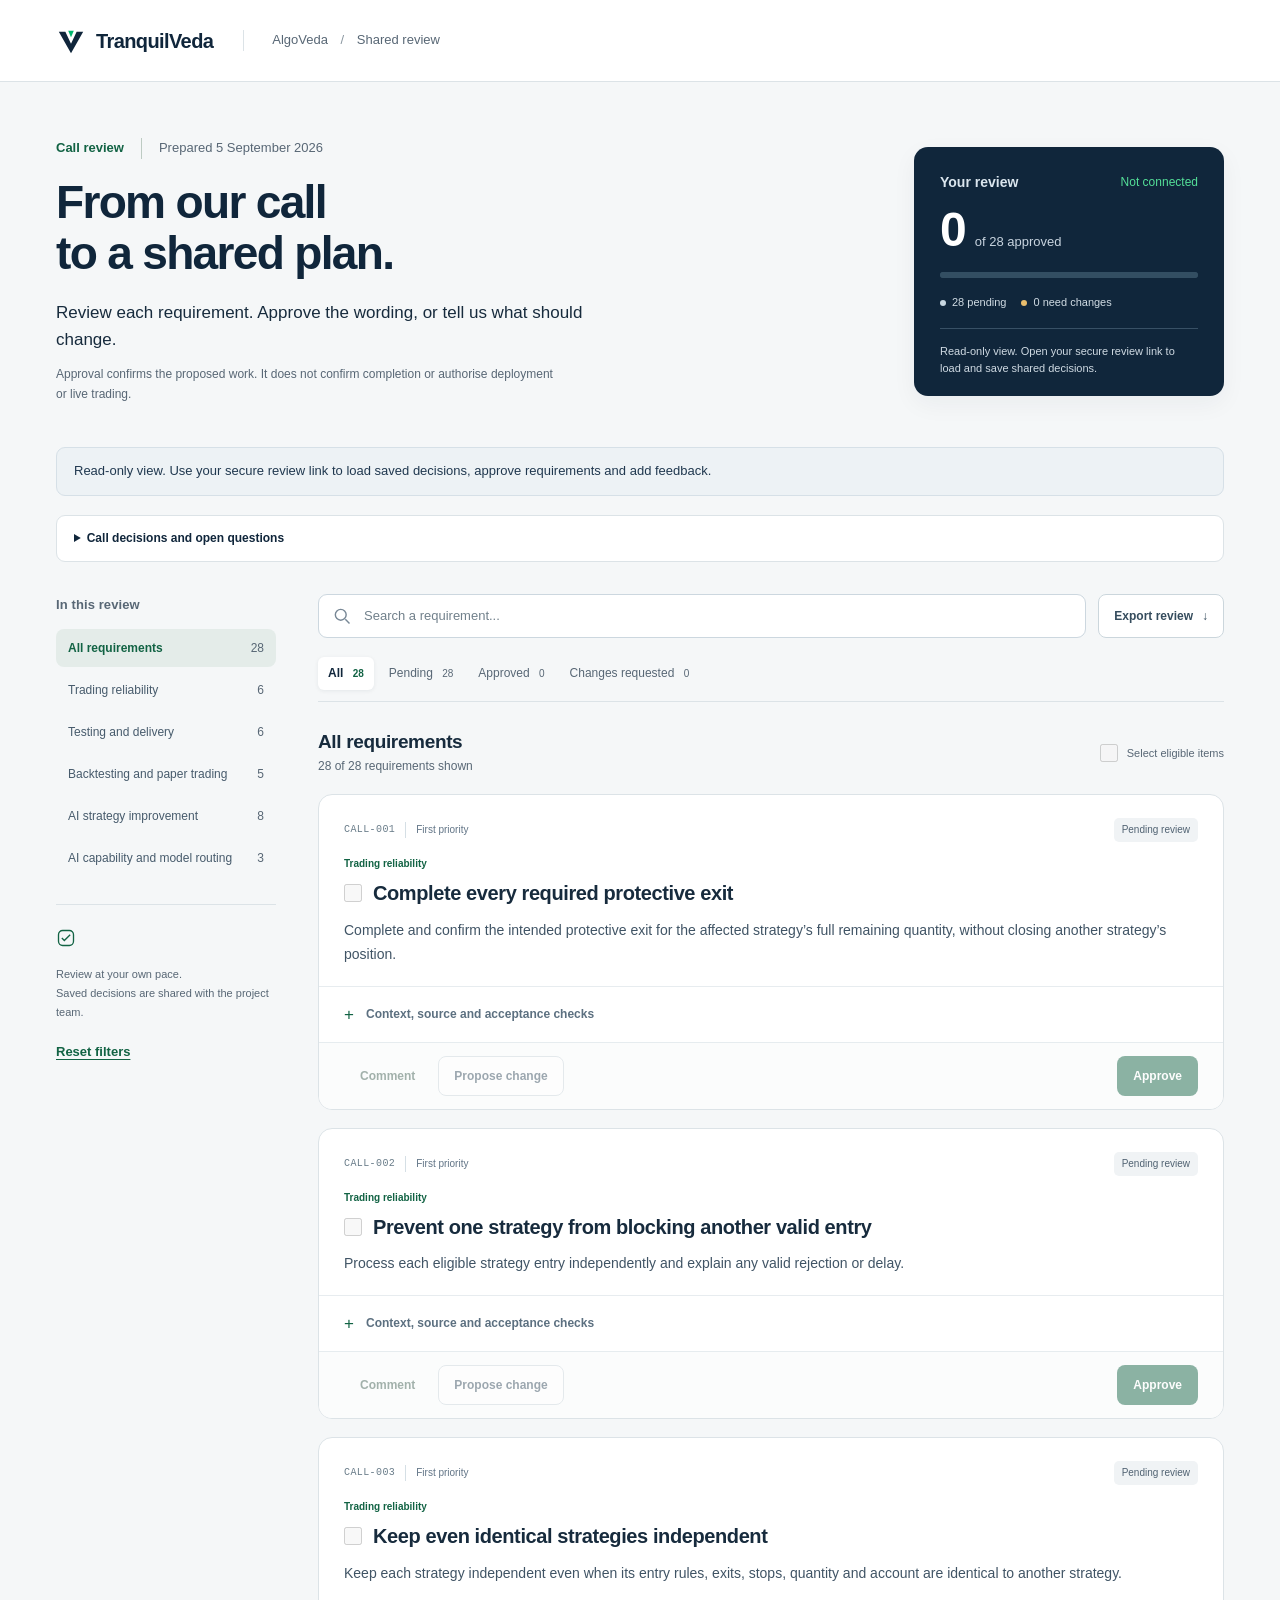
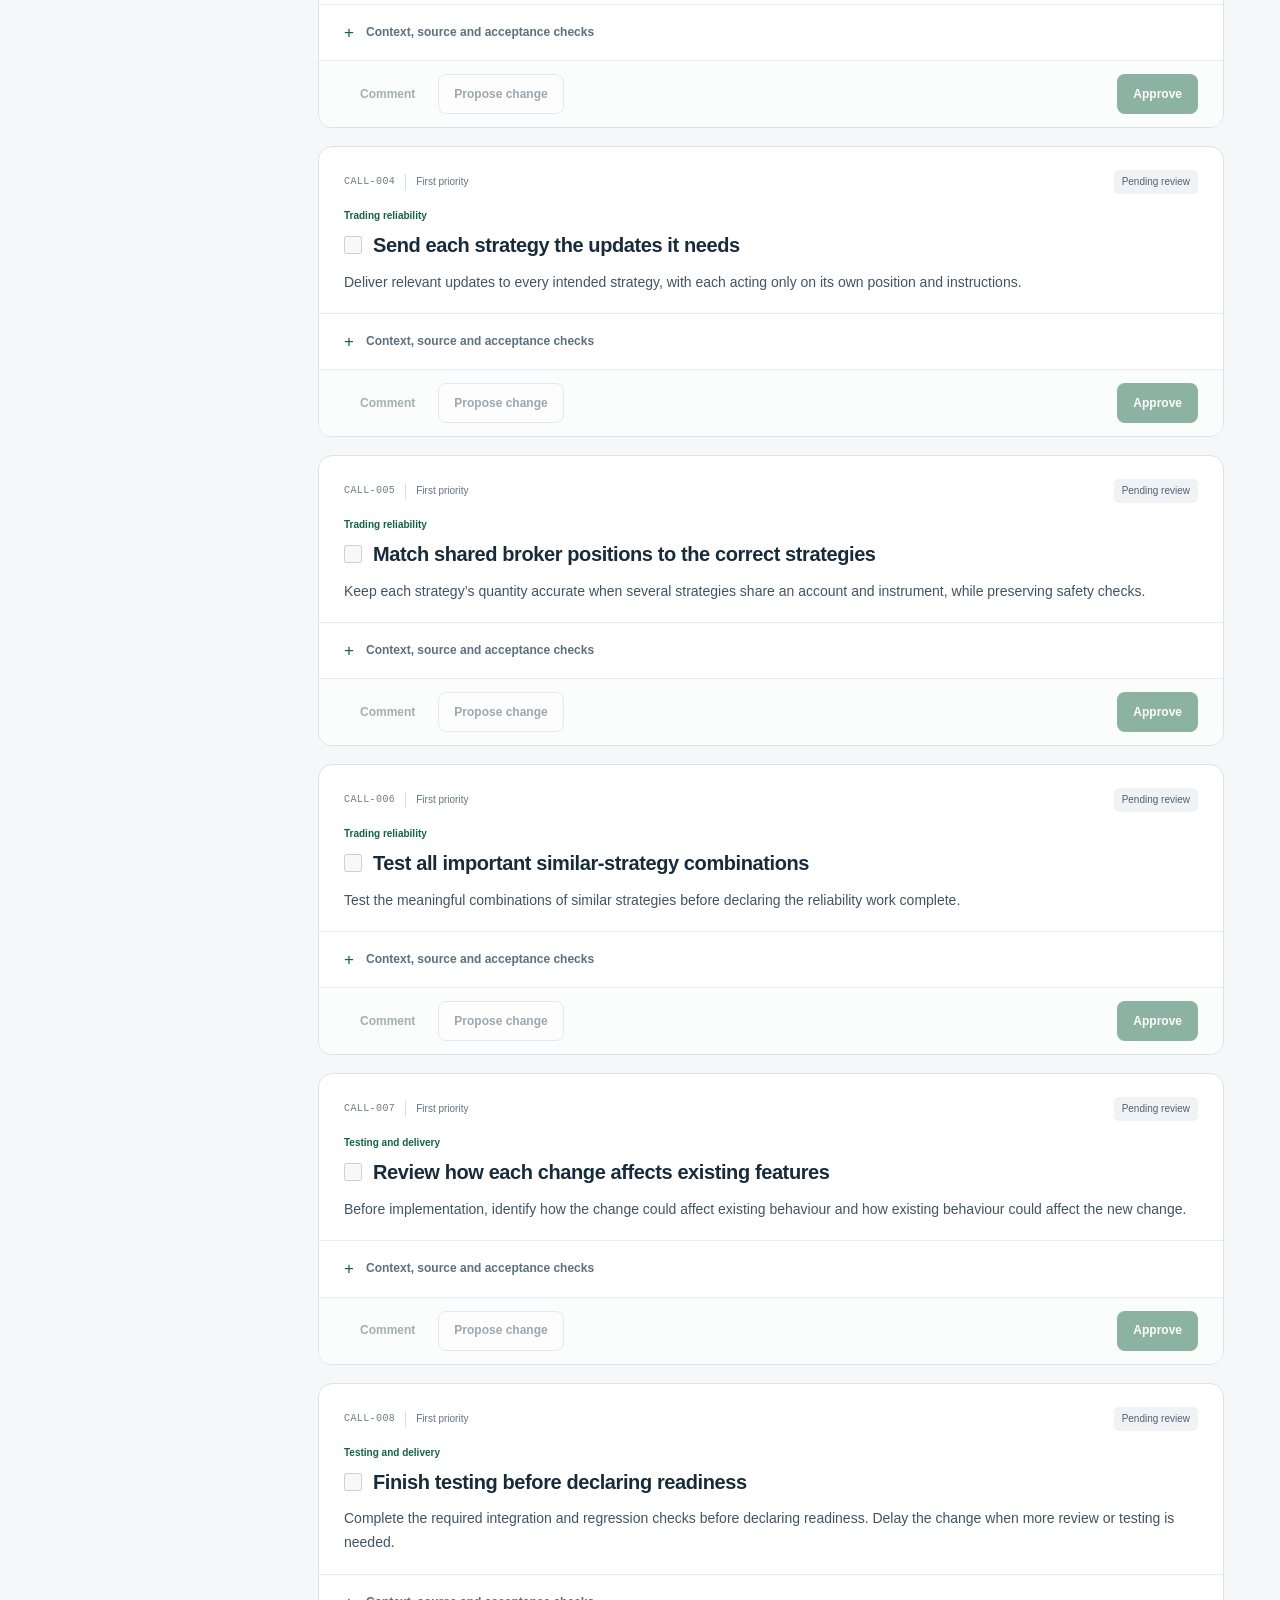
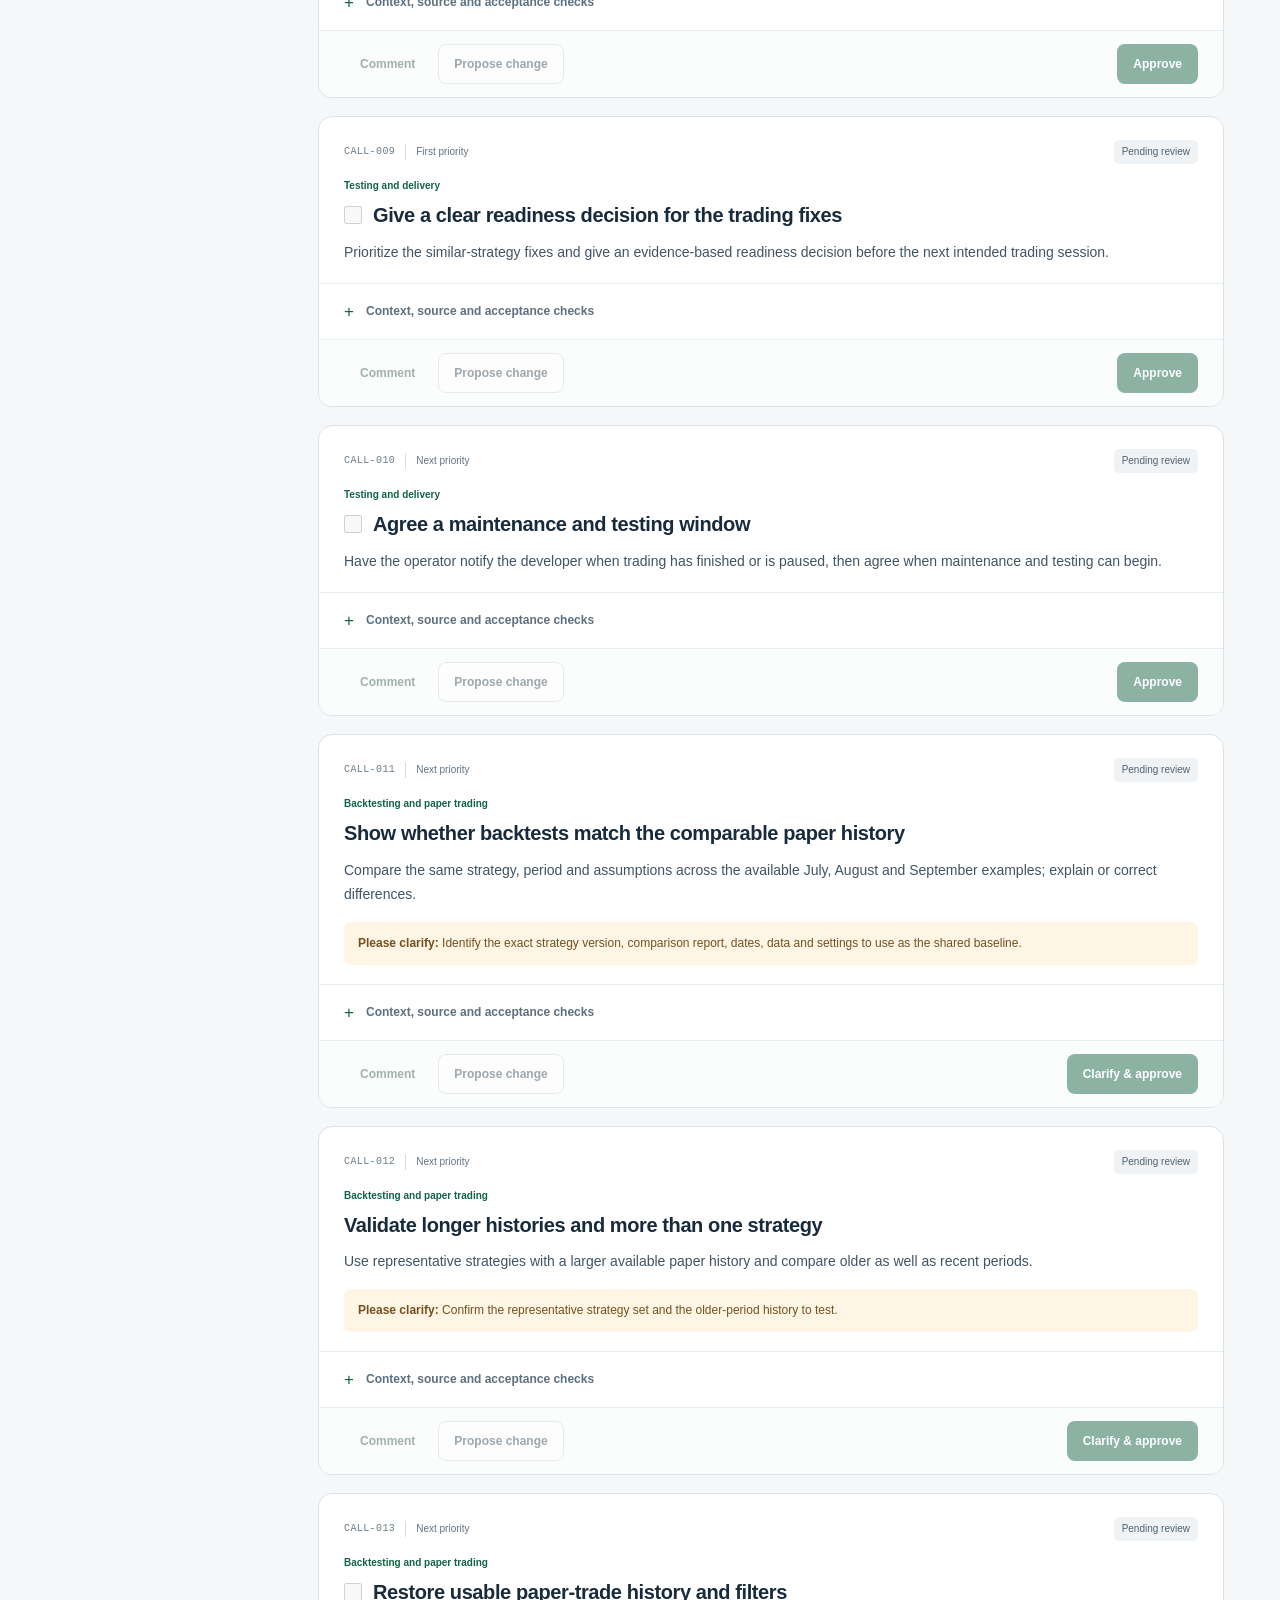
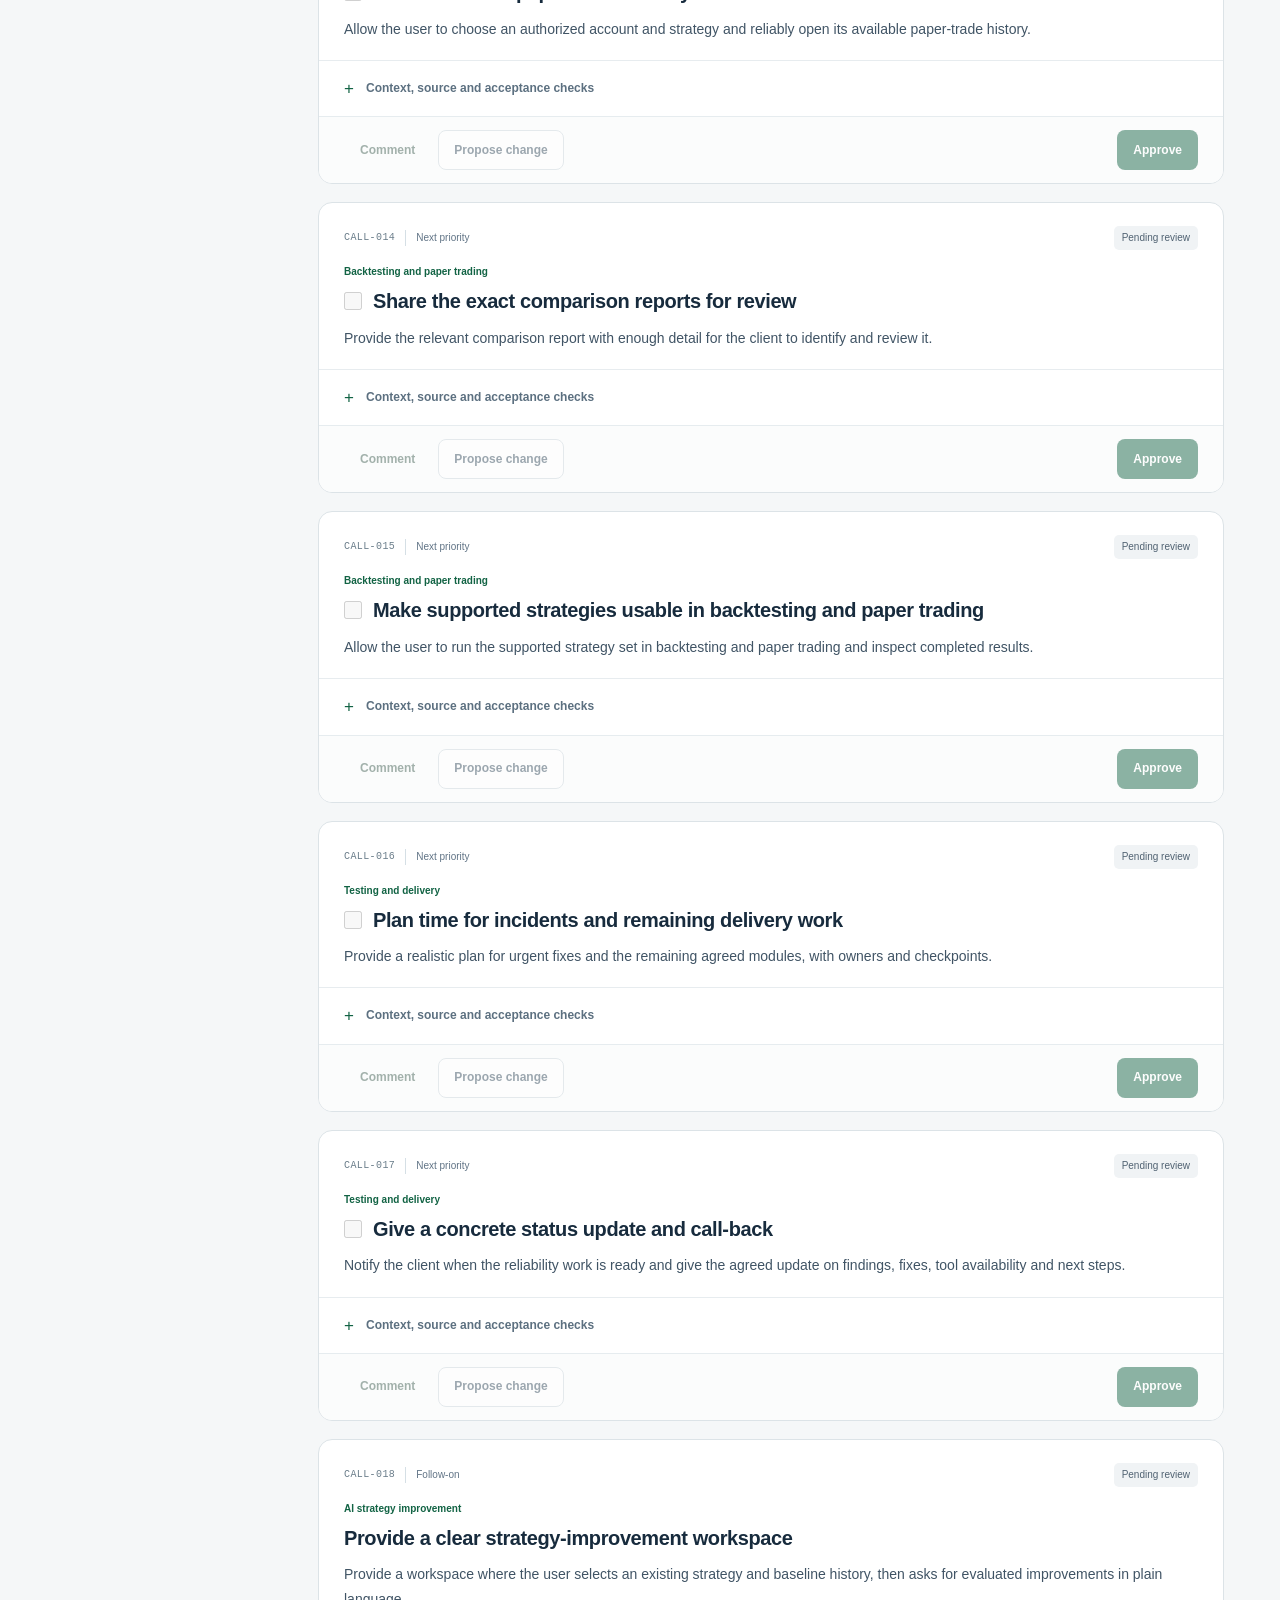
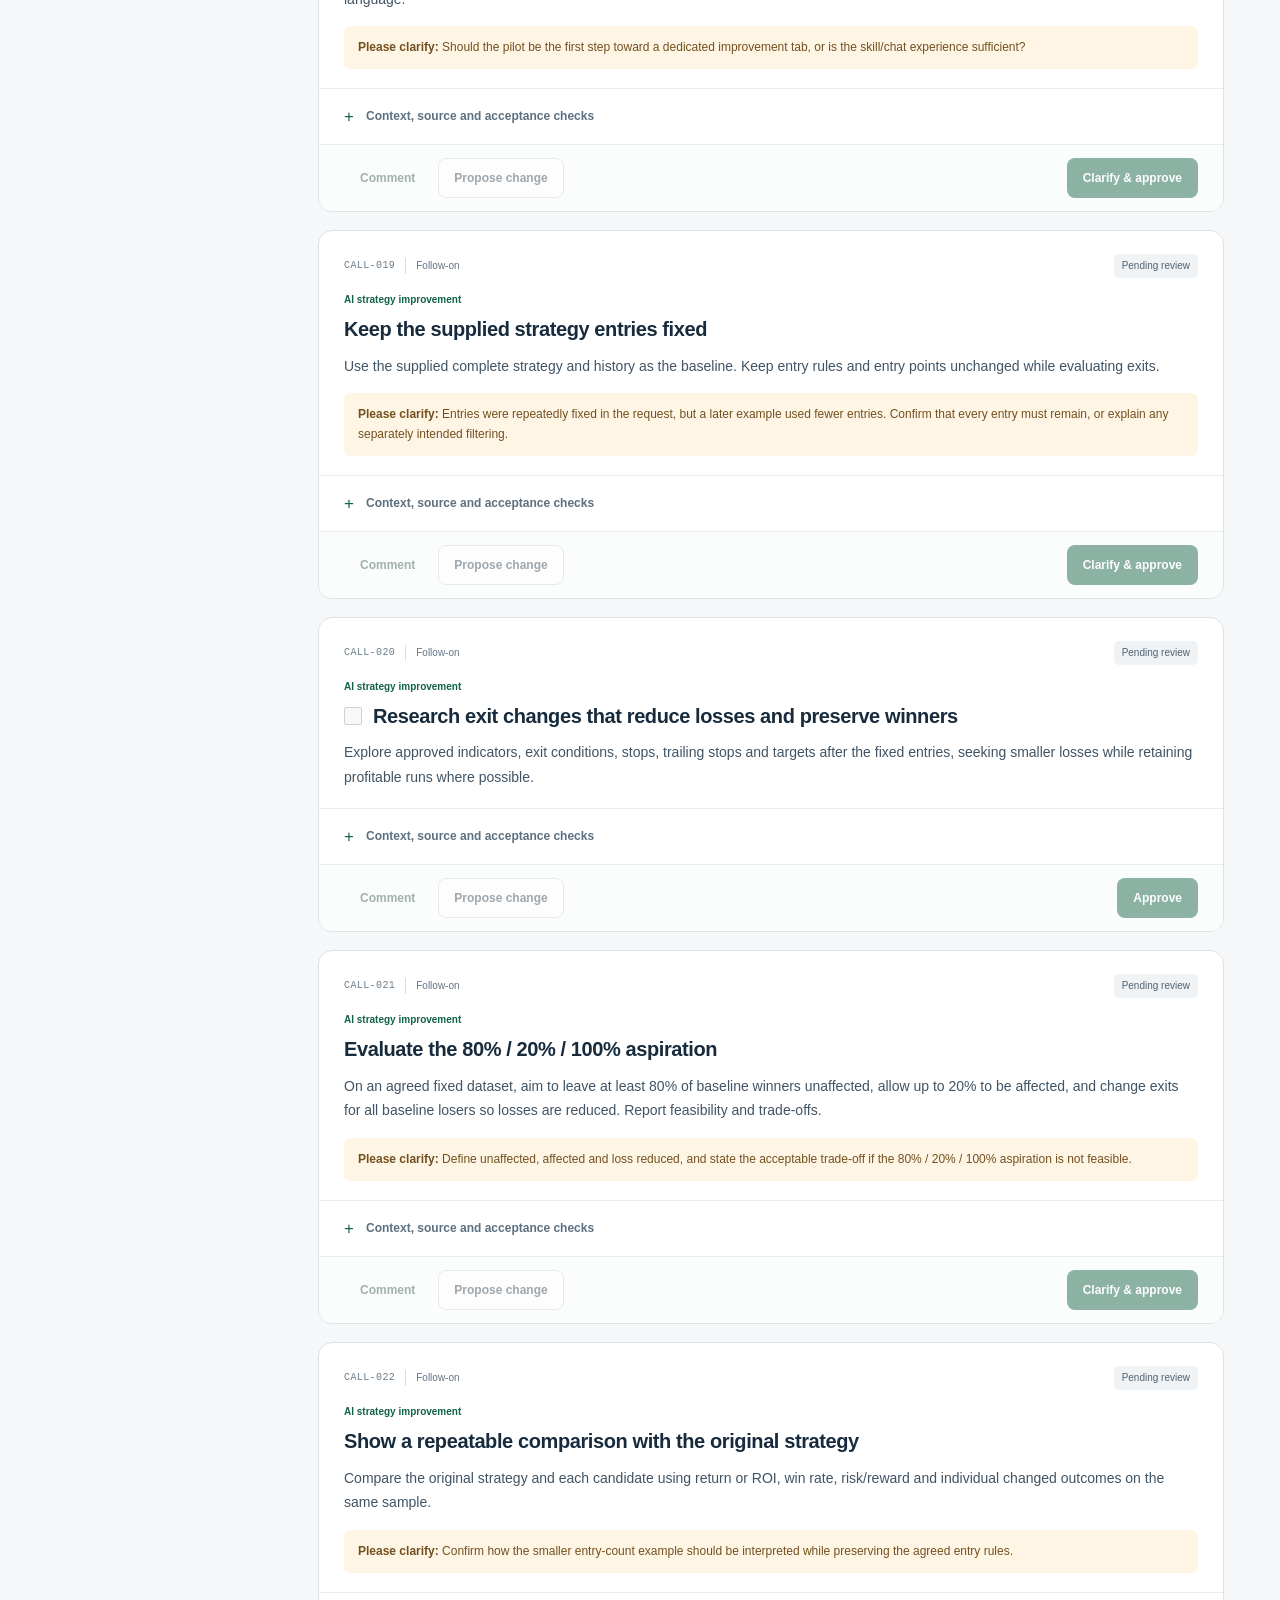
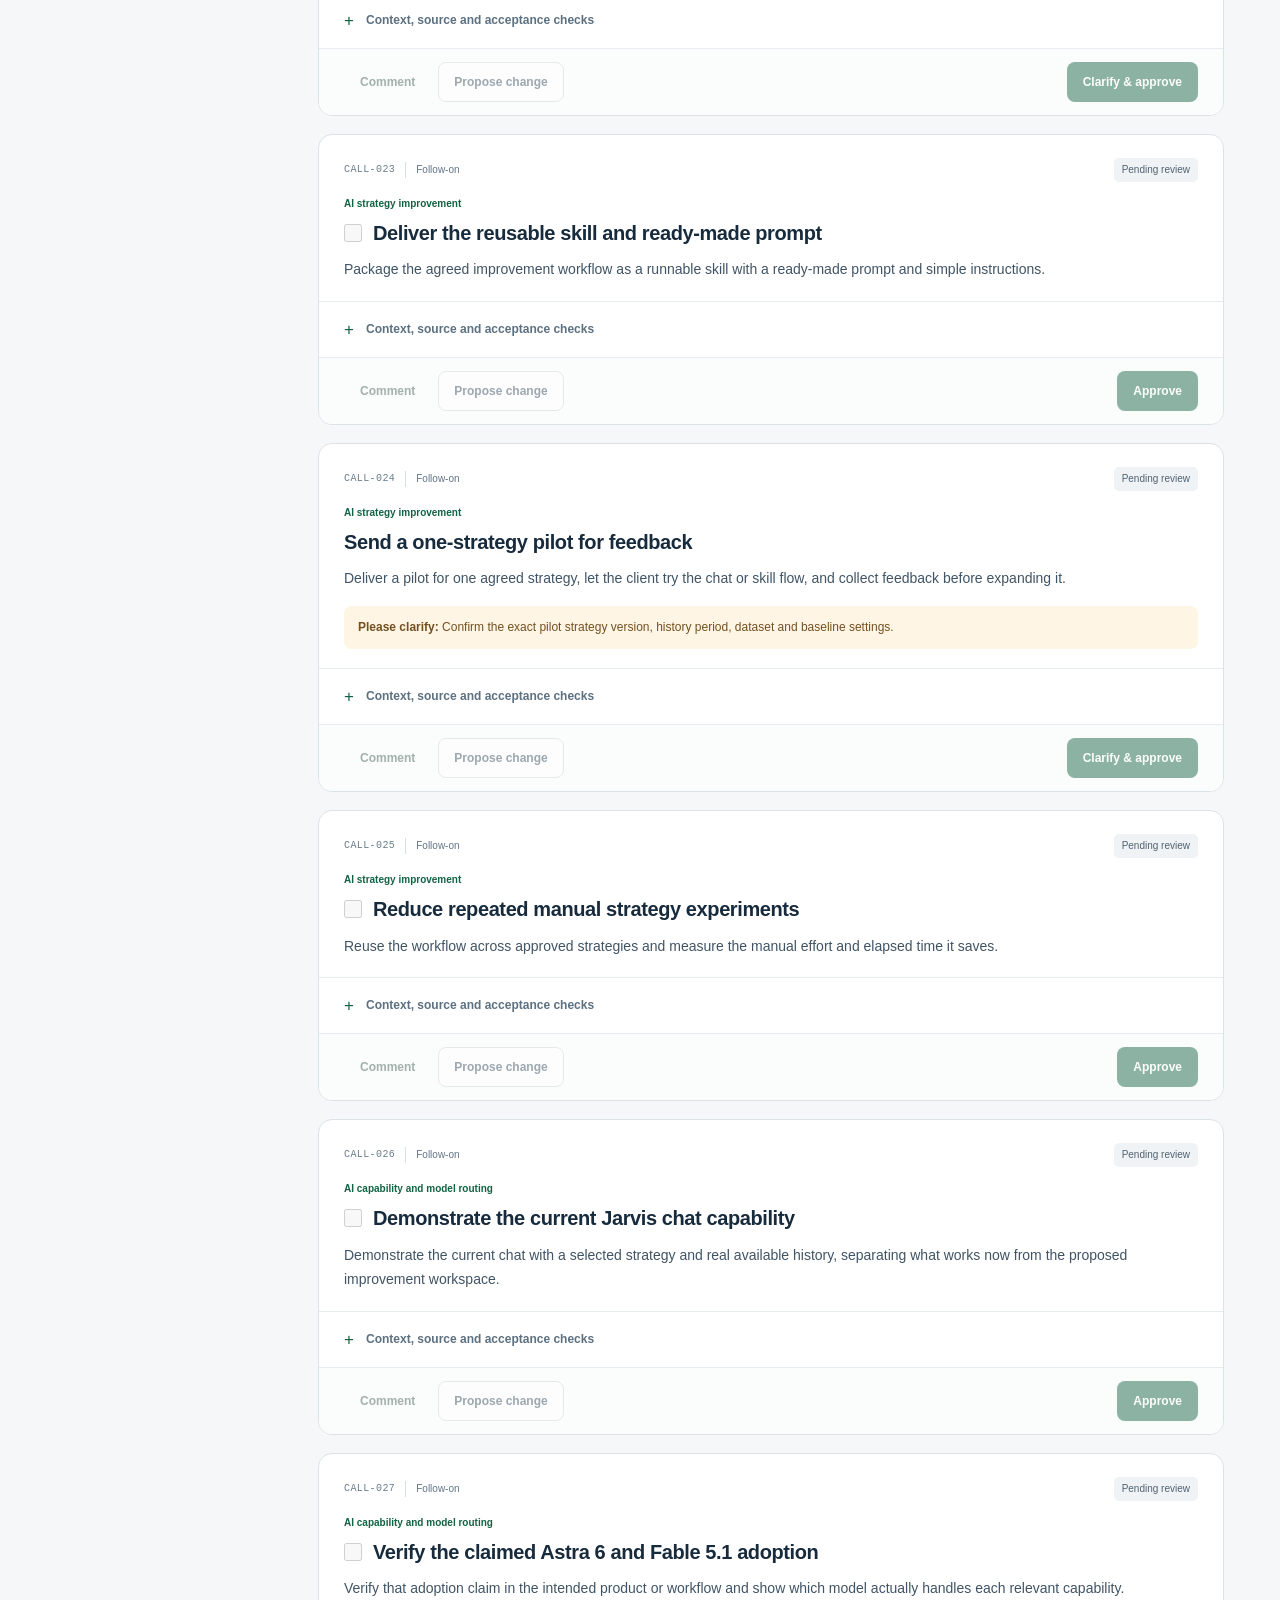
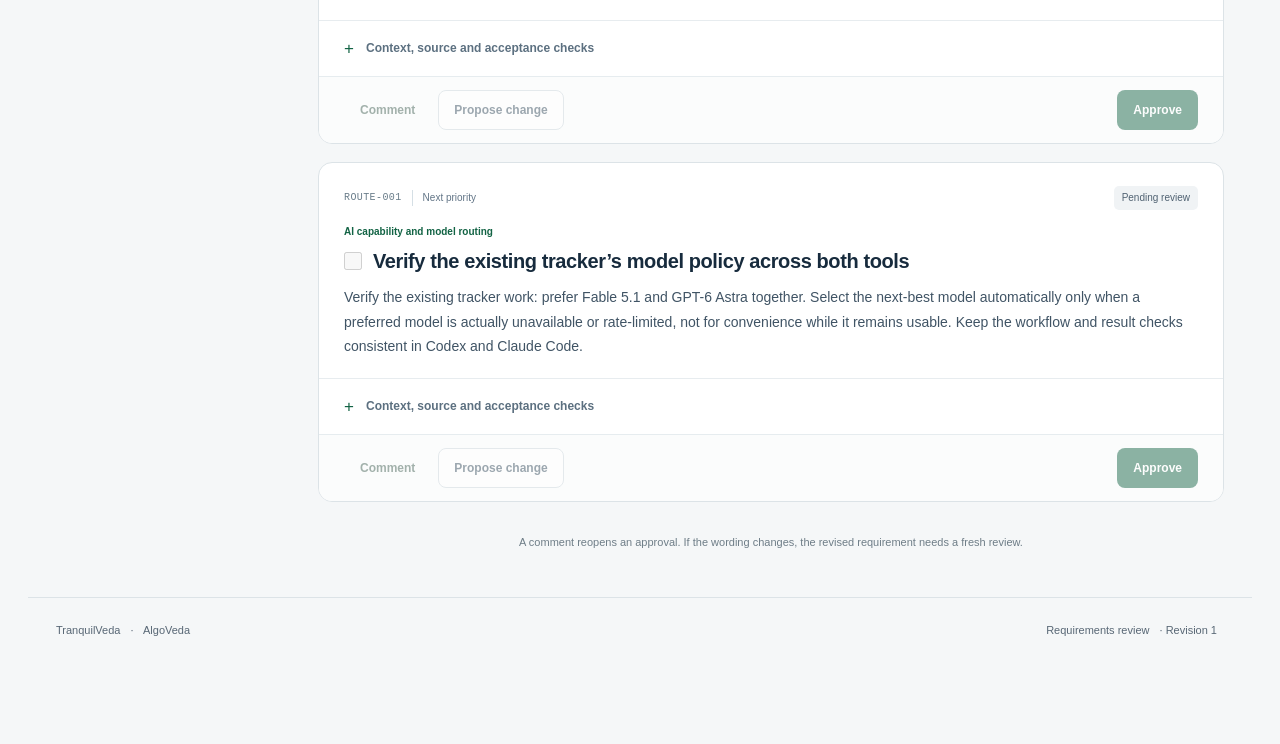
==== call-review-2026-09-05/index.html @ 53522f24 "Add AlgoVeda call requirements review with shared approvals" ====
<!doctype html>
<html lang="en">
<head>
  <meta charset="utf-8">
  <meta name="viewport" content="width=device-width, initial-scale=1">
  <meta name="robots" content="noindex, nofollow">
  <meta name="referrer" content="no-referrer">
  <meta name="theme-color" content="#10263b">
  <title>AlgoVeda | Requirements for review | TranquilVeda</title>
  <link rel="stylesheet" href="style.css">
  <script src="app.js" defer></script>
</head>
<body>
  <a class="skip-link" href="#requirements">Skip to requirements</a>
  <header class="site-header">
    <div class="header-inner">
      <a class="brand" href="../" aria-label="TranquilVeda home"><svg viewBox="0 0 32 32" width="30" height="30" aria-hidden="true"><path d="M3 6h7l6 13 6-13h7L16 29z" fill="currentColor"/><path d="M13 5h6l-3 7z" fill="#00b56d"/></svg><span>TranquilVeda</span></a>
      <span class="header-context">AlgoVeda <span aria-hidden="true">/</span> Shared review</span>
      <button id="end-session" class="text-button" hidden>End review session</button>
    </div>
  </header>

  <main class="page-shell">
    <section class="intro" aria-labelledby="page-title">
      <div class="intro-copy">
        <p class="eyebrow">Call review <span class="date-label">Prepared 5 September 2026</span></p>
        <h1 id="page-title">From our call<br>to a shared plan.</h1>
        <p class="intro-text">Review each requirement. Approve the wording, or tell us what should change.</p>
        <p class="scope-note">Approval confirms the proposed work. It does not confirm completion or authorise deployment or live trading.</p>
      </div>
      <div class="progress-card" aria-labelledby="progress-title">
        <div class="progress-top"><h2 id="progress-title">Your review</h2><span id="progress-percent">0%</span></div>
        <p class="progress-number"><strong id="approved-number">0</strong><span id="total-number">of 0 approved</span></p>
        <progress id="review-progress" max="100" value="0" aria-label="Requirements approved">0%</progress>
        <div class="progress-breakdown"><span><i class="dot pending-dot"></i><span id="pending-number">0 pending</span></span><span><i class="dot change-dot"></i><span id="changes-number">0 need changes</span></span></div>
        <p id="sync-label" class="sync-label">Loading the review...</p>
      </div>
    </section>

    <div id="connection-banner" class="notice" role="status" aria-live="polite"><span id="connection-text">Opening the requirements...</span><div class="notice-actions"><button id="retry-save" class="text-button" hidden>Retry save</button><button id="refresh-state" class="text-button" hidden>Refresh review</button></div></div>
    <div id="load-error" class="empty-state" hidden><h2>The requirements could not be opened.</h2><p>Please try again. No review decisions have changed.</p><button id="reload-page" class="button primary">Try again</button></div>

    <div id="review-layout" class="review-layout" hidden>
      <aside class="review-sidebar" aria-label="Review categories">
        <h2>In this review</h2>
        <nav id="category-nav" class="category-nav" aria-label="Filter by category"></nav>
        <div class="sidebar-note"><svg width="20" height="20" viewBox="0 0 24 24" fill="none" stroke="currentColor" stroke-width="1.6" aria-hidden="true"><path d="m7 12 3 3 7-7"/><rect x="3" y="3" width="18" height="18" rx="5"/></svg><p>Review at your own pace.<br>Saved decisions are shared with the project team.</p></div>
        <button id="clear-filters" class="text-button">Reset filters</button>
      </aside>

      <div class="review-content">
        <section class="toolbar" aria-label="Find requirements">
          <label class="search-field"><svg width="20" height="20" viewBox="0 0 24 24" fill="none" stroke="currentColor" stroke-width="1.7" aria-hidden="true"><circle cx="10.5" cy="10.5" r="6.5"/><path d="m16 16 5 5"/></svg><span class="sr-only">Search requirements</span><input id="search" type="search" placeholder="Search a requirement..." autocomplete="off"></label>
          <label class="mobile-category"><span class="sr-only">Category</span><select id="category-select"><option value="all">All categories</option></select></label>
          <details class="export-menu"><summary class="button secondary">Export review <span aria-hidden="true">↓</span></summary><div class="export-options"><p>Saved approvals and feedback only.</p><button id="export-markdown">Download readable summary (.md)</button><button id="export-json">Download review data (.json)</button></div></details>
        </section>
        <div class="status-tabs" role="group" aria-label="Filter by review status">
          <button data-status="all" class="status-tab active" aria-pressed="true">All <span id="count-all">0</span></button>
          <button data-status="pending" class="status-tab" aria-pressed="false">Pending <span id="count-pending">0</span></button>
          <button data-status="approved" class="status-tab" aria-pressed="false">Approved <span id="count-approved">0</span></button>
          <button data-status="changes_requested" class="status-tab" aria-pressed="false">Changes requested <span id="count-changes">0</span></button>
        </div>
        <div class="list-heading"><div><h2 id="list-title">All requirements</h2><p id="result-count"></p></div><label class="select-visible"><input id="select-visible" type="checkbox">Select eligible items</label></div>
        <div id="requirements" class="requirements" tabindex="-1" aria-label="Requirements"></div>
        <div id="no-results" class="empty-state" hidden><h3>No matching requirements</h3><p>Try another search, category or review status.</p><button class="text-button" id="no-results-reset">Clear filters</button></div>
        <p class="review-end">A comment reopens an approval. If the wording changes, the revised requirement needs a fresh review.</p>
      </div>
    </div>
  </main>

  <div id="bulk-bar" class="bulk-bar" hidden><span><strong id="selected-count">0</strong> selected <small>Pending items without feedback or an open decision</small></span><div><button id="clear-selection" class="button secondary">Clear</button><button id="approve-selected" class="button primary">Approve selected</button></div></div>
  <div id="toast" class="toast" role="status" aria-live="polite" hidden></div>

  <dialog id="feedback-dialog" class="review-dialog" aria-labelledby="feedback-title">
    <form id="feedback-form">
      <div class="dialog-heading"><span id="feedback-id" class="item-id"></span><button type="button" class="icon-button close-dialog" aria-label="Close feedback">×</button></div>
      <h2 id="feedback-title">Add feedback</h2>
      <p id="feedback-subtitle" class="muted"></p>
      <div class="feedback-switch" role="group" aria-label="Feedback type"><button type="button" id="mode-comment" aria-pressed="true">Add a comment</button><button type="button" id="mode-change" aria-pressed="false">Propose a change</button></div>
      <label for="feedback-text" id="feedback-label">Your comment</label>
      <textarea id="feedback-text" rows="4" maxlength="4000" required placeholder="What would you like us to clarify?"></textarea>
      <div id="proposed-wording-wrap" hidden><label for="proposed-wording">Suggested wording <span class="optional">(optional)</span></label><textarea id="proposed-wording" rows="4" maxlength="4000" placeholder="Write how you would like the requirement to read."></textarea><p class="field-help">The original requirement stays unchanged. Your suggestion is saved as feedback for the team. Keep feedback and suggested wording within 4,000 characters in total.</p></div>
      <p class="field-help">New feedback reopens any approval for this requirement. Please leave out passwords, private account numbers and personal financial information.</p>
      <p id="feedback-error" class="form-error" role="alert" hidden></p>
      <div class="dialog-actions"><button type="button" class="button secondary close-dialog">Cancel</button><button id="submit-feedback" type="submit" class="button primary">Save comment</button></div>
    </form>
  </dialog>

  <dialog id="approve-dialog" class="review-dialog" aria-labelledby="approve-title">
    <form id="approve-form"><div class="dialog-heading"><span class="item-id">Review confirmation</span><button type="button" class="icon-button close-dialog" aria-label="Close approval confirmation">×</button></div><h2 id="approve-title">Approve selected requirements?</h2><p id="approve-description" class="muted"></p><ul id="approve-list" class="approve-list"></ul><div id="resolution-wrap" hidden><label for="resolution">How has the feedback been addressed?</label><textarea id="resolution" rows="3" maxlength="4000" placeholder="Explain the resolution, or why the current wording is acceptable after review."></textarea></div><label class="confirm-check"><input id="approve-confirm" type="checkbox" required><span id="approve-confirm-label">I have read these requirements and agree with the proposed wording and checks.</span></label><p id="approve-error" class="form-error" role="alert" hidden></p><div class="dialog-actions"><button type="button" class="button secondary close-dialog">Cancel</button><button type="submit" id="confirm-approve" class="button primary">Confirm approval</button></div></form>
  </dialog>

  <footer class="site-footer"><span>TranquilVeda <span aria-hidden="true">·</span> AlgoVeda</span><span>Requirements review <span id="document-version"></span></span></footer>
  <noscript><div class="notice">JavaScript is needed to load this review and save decisions.</div></noscript>
</body>
</html>
---- call-review-2026-09-05/style.css ----
:root{--navy:#10263b;--navy-soft:#20384f;--green:#126344;--bright:#54df98;--green-soft:#eaf7ef;--ink:#172b3d;--muted:#586775;--line:#dce3e7;--paper:#fff;--canvas:#f5f7f8;--amber:#855010;--amber-soft:#fff5e5;--red:#9c3439;--radius:14px;--shadow:0 16px 60px #10263b16}
*{box-sizing:border-box}body{margin:0;background:var(--canvas);color:var(--ink);font-family:"Avenir Next",Avenir,"Segoe UI",sans-serif;font-size:16px;line-height:1.6;-webkit-font-smoothing:antialiased}button,input,textarea,select{font:inherit}button,a,input,summary,textarea,select{-webkit-tap-highlight-color:transparent}button,summary{cursor:pointer}button{transition:background .15s ease-out,color .15s ease-out,border-color .15s ease-out}button:active:not(:disabled){transform:translateY(1px)}button:disabled{cursor:not-allowed;opacity:.48}a{color:inherit}h1,h2,h3,h4,p{margin-top:0}h1,h2,h3{line-height:1.22}h2{font-size:22px}h3{font-size:21px}h4{font-size:15px;margin-bottom:10px}p{margin-bottom:16px}svg{flex-shrink:0}input[type=checkbox]{width:18px;height:18px;accent-color:var(--green);flex-shrink:0;cursor:pointer}input[type=checkbox]:disabled{cursor:not-allowed}input[type=search]{min-width:0}button:focus-visible,a:focus-visible,summary:focus-visible,input:focus-visible,textarea:focus-visible,select:focus-visible,[tabindex]:focus-visible{outline:3px solid #226dbe;outline-offset:3px}[hidden]{display:none!important}.sr-only{position:absolute;width:1px;height:1px;padding:0;margin:-1px;overflow:hidden;clip:rect(0,0,0,0);white-space:nowrap;border:0}.skip-link{position:absolute;left:16px;top:-100px;padding:12px;background:var(--navy);color:white;z-index:100}.skip-link:focus{top:10px}.site-header{height:82px;background:white;border-bottom:1px solid var(--line)}.header-inner{max-width:1224px;margin:auto;height:100%;padding:0 28px;display:flex;align-items:center;gap:30px}.brand{text-decoration:none;display:flex;align-items:center;gap:10px;font-size:20px;font-weight:750;letter-spacing:-.6px;color:var(--navy)}.header-context{font-size:13px;color:var(--muted);padding-left:28px;border-left:1px solid var(--line)}.header-context span{padding:0 9px;color:#8a969f}#end-session{margin-left:auto;font-size:12px}.page-shell{max-width:1224px;padding:0 28px;margin:auto}.intro{display:grid;grid-template-columns:1fr 310px;gap:70px;padding:56px 0 42px;align-items:center}.eyebrow{display:flex;gap:17px;color:var(--green);font-size:13px;font-weight:750;margin-bottom:18px}.date-label{font-weight:500;color:var(--muted);border-left:1px solid #bdcbc3;padding-left:17px}h1{font-size:clamp(34px,3.6vw,48px);letter-spacing:-1.7px;font-weight:750;color:var(--navy);margin-bottom:19px;line-height:1.12}.intro-text{font-size:17px;max-width:530px;margin-bottom:12px}.scope-note{font-size:12px;line-height:1.65;color:var(--muted);max-width:510px;margin:0}.progress-card{background:var(--navy);color:white;padding:26px 26px 20px;border-radius:var(--radius);box-shadow:0 8px 24px #10263b0d}.progress-top{display:flex;justify-content:space-between;align-items:center;color:#dbe6ee}.progress-top h2{font-size:14px;font-weight:600;margin:0}#progress-percent{font-size:12px;color:var(--bright)}.progress-number{margin:14px 0 18px;display:flex;align-items:baseline;gap:10px}.progress-number strong{font-size:48px;line-height:1;font-weight:650;letter-spacing:-2px}.progress-number span{font-size:13px;color:#c8d4df}progress{display:block;width:100%;height:6px;border:0;border-radius:9px;overflow:hidden;background:#334e62;color:var(--bright)}progress::-webkit-progress-bar{background:#334e62;border-radius:9px}progress::-webkit-progress-value{background:var(--bright);border-radius:9px}progress::-moz-progress-bar{background:var(--bright)}.progress-breakdown{display:flex;gap:15px;font-size:11px;color:#d1dce4;margin-top:16px}.progress-breakdown>span{display:flex;gap:6px;align-items:center}.dot{display:inline-block;width:6px;height:6px;border-radius:50%}.pending-dot{background:#c7d6e0}.change-dot{background:#e8bd6d}.sync-label{border-top:1px solid #385065;padding-top:14px;margin:17px 0 0;font-size:11px;line-height:1.5;color:#cfdae3}.notice{background:#edf2f5;border:1px solid #d6e0e7;border-radius:9px;display:flex;justify-content:space-between;align-items:center;gap:20px;padding:13px 17px;margin:0 0 34px;font-size:13px;color:var(--navy-soft)}.notice.warning{background:var(--amber-soft);border-color:#e8d1ac;color:#784712}.notice.success{background:var(--green-soft);border-color:#c6e4cf;color:var(--green)}.notice-actions{display:flex;gap:15px;white-space:nowrap}.review-layout{display:grid;grid-template-columns:220px minmax(0,1fr);gap:42px;align-items:start}.review-sidebar{position:sticky;top:24px}.review-sidebar h2{font-size:13px;letter-spacing:.1px;margin:3px 0 16px;color:var(--muted);font-weight:650}.category-nav{display:flex;flex-direction:column;gap:4px}.category-nav button{background:transparent;border:0;text-align:left;border-radius:8px;display:flex;align-items:center;justify-content:space-between;gap:13px;padding:10px 12px;font-size:12px;color:#475b6c;line-height:1.5}.category-nav button.active{background:#e4ece9;color:var(--green);font-weight:750}.category-nav button:hover{background:#e9edef}.category-nav button span{color:var(--muted);font-weight:500;min-width:17px;text-align:right}.sidebar-note{margin:27px 0 17px;padding-top:23px;border-top:1px solid var(--line);color:var(--green)}.sidebar-note p{font-size:11px;color:var(--muted);margin:10px 0 0;line-height:1.7}.text-button{padding:0;color:var(--green);border:0;background:none;font-weight:650;font-size:13px;text-decoration:underline;text-underline-offset:3px}.text-button:hover{color:var(--navy)}.toolbar{display:flex;align-items:center;gap:12px;margin-bottom:19px}.search-field{display:flex;gap:10px;align-items:center;background:white;border:1px solid #ccd7df;border-radius:9px;padding:0 13px;flex:1;color:#778795;height:44px}.search-field:focus-within{border-color:#518574;box-shadow:0 0 0 2px #12634413}.search-field input{height:100%;width:100%;background:none;border:0;outline:0;font-size:13px;color:var(--ink)}.search-field input::placeholder{color:#71808b}.mobile-category{display:none}.button{border-radius:8px;min-height:40px;padding:9px 15px;border:1px solid transparent;display:inline-flex;align-items:center;justify-content:center;gap:9px;font-size:12px;font-weight:700;text-decoration:none;line-height:1.4}.button.primary{background:var(--green);color:white}.button.primary:hover:not(:disabled){background:#0d5137}.button.secondary{background:white;border-color:#cbd6dc;color:#354c5d}.button.secondary:hover:not(:disabled){background:#edf2f4}.button.ghost{background:transparent;border-color:transparent;color:#426054}.button.ghost:hover:not(:disabled){background:var(--green-soft)}.export-menu{position:relative}.export-menu summary{list-style:none;white-space:nowrap;min-height:44px}.export-menu summary::-webkit-details-marker{display:none}.export-options{position:absolute;right:0;top:52px;background:white;z-index:10;width:278px;border:1px solid var(--line);box-shadow:var(--shadow);padding:14px;border-radius:10px}.export-options p{font-size:11px;color:var(--muted);margin:0 0 7px}.export-options button{display:block;text-align:left;width:100%;border:0;background:none;padding:10px 8px;font-size:12px;border-radius:5px;color:var(--ink)}.export-options button:hover{background:var(--green-soft)}.status-tabs{display:flex;gap:5px;border-bottom:1px solid var(--line);padding-bottom:11px}.status-tab{border:0;background:transparent;font-size:12px;padding:7px 10px;border-radius:6px;white-space:nowrap;color:var(--muted)}.status-tab.active{background:white;color:var(--navy);box-shadow:0 1px 4px #10263b13;font-weight:750}.status-tab span{display:inline-block;margin-left:6px;font-size:10px;color:var(--muted)}.status-tab.active span{color:var(--green)}.list-heading{display:flex;justify-content:space-between;align-items:center;padding:28px 0 18px;gap:18px}.list-heading h2{font-size:19px;margin:0 0 4px;letter-spacing:-.35px}.list-heading p{font-size:12px;color:var(--muted);margin:0}.select-visible{display:flex;align-items:center;gap:6px;font-size:11px;color:var(--muted);white-space:nowrap}.requirements{display:flex;flex-direction:column;gap:18px;scroll-margin-top:20px}.requirement-card{border:1px solid var(--line);border-radius:var(--radius);background:white;overflow:hidden}.requirement-card.is-selected{border-color:#7cad95;box-shadow:0 0 0 2px #7cad951f}.requirement-card.is-approved{border-color:#c5ddd0}.card-top{padding:23px 25px 19px}.card-meta{display:flex;align-items:center;gap:10px;margin-bottom:14px}.item-id{font-family:"SFMono-Regular",Consolas,monospace;font-size:10px;letter-spacing:.4px;color:#6a7d8a}.priority{font-size:10px;color:#617486;border-left:1px solid #d5dfe5;padding-left:10px}.status-pill{margin-left:auto;font-size:10px;line-height:1.4;background:#f0f3f5;color:#506272;padding:5px 8px;border-radius:5px;white-space:nowrap;display:flex;align-items:center;gap:5px}.status-pill.approved{background:var(--green-soft);color:var(--green)}.status-pill.changes_requested{background:var(--amber-soft);color:var(--amber)}.card-title-row{display:flex;align-items:flex-start;gap:11px}.card-title-row h3{font-size:20px;letter-spacing:-.4px;margin:0 0 12px}.card-select{margin:3px 0 0}.card-outcome{font-size:14px;line-height:1.75;margin:0;color:#405465}.category-label{font-size:10px;color:var(--green);margin:0 0 9px;font-weight:650}.decision-note,.revision-note{font-size:12px;line-height:1.6;padding:12px 14px;background:var(--amber-soft);border-radius:7px;margin:15px 0 0;color:#735020}.decision-note strong{font-weight:700}.card-details{border-top:1px solid #e7ecef}.card-details>summary{padding:14px 25px;font-size:12px;font-weight:650;color:#5c7080;list-style:none;display:flex;gap:10px;align-items:center}.card-details>summary::-webkit-details-marker{display:none}.card-details>summary::before{content:'+';font-size:17px;font-weight:400;width:12px;color:var(--green)}.card-details[open]>summary::before{content:'−'}.details-body{padding:1px 25px 24px}.details-body p,.details-body li{font-size:12px;line-height:1.8;color:#506575}.detail-section+.detail-section{border-top:1px solid #edf0f3;margin-top:20px;padding-top:19px}.detail-section h4{font-size:12px;color:var(--navy);margin:0 0 10px}.check-list{list-style:none;padding:0;margin:0}.check-list li{position:relative;padding:0 0 12px 21px}.check-list li::before{content:'✓';position:absolute;left:0;color:#718a79;font-weight:700}.basis{font-size:9px;display:block;color:#758591;margin-top:3px}.evidence{margin:0 0 14px;padding:3px 0 3px 13px;border-left:2px solid #c9dcd2}.evidence p{color:#405664;margin:0 0 6px;overflow-wrap:anywhere}.evidence cite{font-style:normal;font-size:10px;color:#667d8c}.source-tags{display:flex;gap:5px;flex-wrap:wrap}.source-tag{font-size:9px;color:#627687;background:#f0f4f5;padding:3px 6px;border-radius:4px}.dependency{font-size:11px;color:var(--muted)}.dependency a{color:var(--green)}.card-actions{padding:13px 25px;display:flex;align-items:center;gap:7px;background:#fbfcfc;border-top:1px solid #e6ecef}.card-actions .primary{margin-left:auto}.card-actions .saved-tag{font-size:11px;color:var(--green);margin-left:auto;display:flex;gap:5px;align-items:center}.card-actions .reopen-button{font-size:10px;margin-left:8px}.feedback-history{padding:17px 25px;background:#fffcf7;border-top:1px solid #eee5d5}.feedback-history h4{font-size:11px;margin-bottom:10px;color:#79522e}.comment{border-left:2px solid #e7d0ac;padding-left:12px;margin-bottom:13px}.comment:last-child{margin:0}.comment p{font-size:12px;margin:0 0 5px;white-space:pre-wrap;overflow-wrap:anywhere;color:#5b4b36}.comment time{font-size:10px;color:#796c5d}.empty-state{text-align:center;background:white;border:1px solid var(--line);border-radius:12px;padding:42px 22px;margin-bottom:20px}.empty-state h2,.empty-state h3{font-size:20px}.empty-state p{font-size:13px;color:var(--muted)}.review-end{text-align:center;font-size:11px;line-height:1.7;color:#6e7d87;margin:31px 12px 45px}.bulk-bar{position:fixed;bottom:24px;left:50%;transform:translateX(-50%);width:min(750px,calc(100% - 40px));display:flex;justify-content:space-between;align-items:center;gap:20px;padding:16px 20px;background:var(--navy);color:white;border:1px solid #486177;border-radius:12px;box-shadow:0 12px 50px #10263b3b;z-index:20}.bulk-bar>span{font-size:13px}.bulk-bar strong{color:var(--bright)}.bulk-bar small{display:block;font-size:10px;color:#c6d2dc;margin-top:3px}.bulk-bar>div{display:flex;gap:8px}.bulk-bar .primary{background:#48d48c;color:#0d3024}.toast{position:fixed;bottom:25px;left:50%;transform:translateX(-50%);z-index:60;padding:13px 22px;background:var(--navy);color:white;border-radius:9px;box-shadow:var(--shadow);font-size:13px;max-width:min(600px,calc(100vw - 32px))}.review-dialog{padding:28px;border:1px solid var(--line);border-radius:16px;box-shadow:0 24px 100px #0f26354d;width:min(590px,calc(100vw - 32px));max-height:calc(100dvh - 48px);overflow:auto;color:var(--ink)}.review-dialog::backdrop{background:#0c233c86;backdrop-filter:blur(3px)}.dialog-heading{display:flex;align-items:center;justify-content:space-between;margin:-6px 0 14px}.icon-button{border:0;background:none;width:32px;height:32px;font-size:25px;color:#627483;display:grid;place-items:center}.review-dialog h2{font-size:25px;letter-spacing:-.6px;margin-bottom:12px}.muted{color:var(--muted);font-size:13px;line-height:1.7}.review-dialog label:not(.confirm-check){display:block;font-size:12px;font-weight:700;margin-bottom:7px}.review-dialog textarea{display:block;width:100%;border:1px solid #b8c7d0;resize:vertical;border-radius:8px;padding:12px 13px;font-size:13px;line-height:1.7;background:white;color:var(--ink);min-height:95px}.review-dialog textarea::placeholder{color:#72808b}.feedback-switch{display:flex;background:#eef2f4;padding:4px;border-radius:8px;margin:20px 0}.feedback-switch button{flex:1;border:0;background:none;padding:9px 8px;color:#5b7080;border-radius:6px;font-size:12px}.feedback-switch button[aria-pressed=true]{background:white;color:var(--navy);box-shadow:0 1px 4px #1424350e;font-weight:700}#proposed-wording-wrap{margin-top:19px}.optional{font-weight:400;color:var(--muted)}.field-help{font-size:11px;color:var(--muted);line-height:1.65;margin:11px 0 0}.dialog-actions{display:flex;justify-content:flex-end;gap:9px;margin-top:24px;padding-top:18px;border-top:1px solid var(--line)}.confirm-check{display:flex;align-items:flex-start;gap:10px;font-size:12px;line-height:1.7;margin-top:20px}.confirm-check input{margin-top:3px}.approve-list{background:#f3f6f5;border-radius:8px;padding:16px 18px 16px 34px;font-size:12px;line-height:1.7;max-height:200px;overflow:auto}.approve-list li+li{margin-top:7px}.form-error{font-size:12px;color:var(--red);background:#fff0f0;border-radius:6px;padding:9px 11px;margin:12px 0 0}.site-footer{max-width:1224px;margin:auto;padding:24px 28px 105px;border-top:1px solid var(--line);display:flex;justify-content:space-between;color:var(--muted);font-size:11px}.site-footer>span>span{padding:0 7px}
@media(min-width:1500px){.intro{padding-top:65px;padding-bottom:48px}.page-shell{max-width:1260px}.review-layout{gap:52px;grid-template-columns:235px minmax(0,1fr)}}
@media(max-width:950px){.intro{gap:30px;grid-template-columns:1fr 280px}.review-layout{gap:24px;grid-template-columns:185px minmax(0,1fr)}.header-context{padding-left:20px}.card-top{padding:20px}.card-details>summary,.details-body,.card-actions,.feedback-history{padding-left:20px;padding-right:20px}.category-nav button{font-size:11px;padding-left:9px;padding-right:9px}.toolbar{flex-wrap:wrap}.search-field{min-width:180px}.card-actions .button{padding:9px 10px}.select-visible{font-size:10px}.card-title-row h3{font-size:19px}.status-tabs{gap:1px}.status-tab{padding:7px;font-size:11px}.status-tab span{margin-left:4px}}
@media(max-width:740px){.site-header{height:67px}.header-inner{padding:0 20px;gap:12px}.brand{font-size:18px}.brand svg{width:25px}.header-context{margin-left:auto;padding:0;border:0;font-size:10px}.header-context span{padding:0 4px}#end-session{position:absolute;right:20px;top:77px;font-size:10px}.page-shell{padding:0 20px}.intro{padding:42px 0 27px;grid-template-columns:1fr;gap:24px}.eyebrow{font-size:11px;margin-bottom:15px;gap:12px}.date-label{padding-left:12px}h1{font-size:38px;letter-spacing:-1.3px}.intro-text{font-size:15px;max-width:440px;margin-bottom:12px}.scope-note{font-size:11px}.progress-card{padding:21px 22px 16px;display:grid;grid-template-columns:1fr 1fr;gap:0 24px}.progress-top{grid-column:1/-1}.progress-number{margin:14px 0 13px}.progress-number strong{font-size:38px}.progress-number span{font-size:11px}.progress-card progress{grid-column:1/-1}.progress-breakdown{justify-content:flex-end;align-items:center;gap:10px;margin:12px 0;grid-column:2;grid-row:2;font-size:10px;flex-wrap:wrap}.sync-label{grid-column:1/-1;border:0;padding:0;margin:11px 0 0;font-size:10px}.review-layout{display:block}.review-sidebar{display:none}.notice{font-size:12px;padding:12px 14px;gap:10px;align-items:flex-start;margin-bottom:24px;flex-wrap:wrap}.notice-actions{gap:14px}.notice-actions button{font-size:12px}.toolbar{gap:9px;margin-bottom:15px}.search-field{flex-basis:100%;height:44px}.mobile-category{display:block;flex:1;min-width:0}.mobile-category select{background:white;border:1px solid #ccd7df;border-radius:8px;padding:11px 10px;color:var(--ink);font-size:12px;width:100%;min-width:0;height:43px}.export-menu summary{font-size:11px;min-height:43px}.export-options{width:265px}.status-tabs{overflow:auto;padding-bottom:10px;gap:1px}.status-tab{font-size:11px;padding:8px 7px;flex-shrink:0}.status-tab span{font-size:9px}.list-heading{padding-top:23px;gap:9px}.list-heading h2{font-size:18px}.list-heading p{font-size:10px}.select-visible{font-size:10px;max-width:118px;white-space:normal;line-height:1.4}.select-visible input{width:16px;height:16px}.card-top{padding:20px 18px 18px}.card-meta{gap:7px}.card-title-row{gap:9px}.card-title-row h3{font-size:19px;line-height:1.35}.card-outcome{font-size:13px;line-height:1.75}.priority,.item-id{font-size:9px}.status-pill{font-size:9px}.card-details>summary{font-size:11px;padding:13px 18px}.details-body,.feedback-history{padding-left:18px;padding-right:18px}.card-actions{padding:12px 14px;gap:4px;flex-wrap:wrap}.card-actions .button{font-size:11px;padding:9px;min-height:40px}.card-actions .saved-tag{font-size:10px}.decision-note,.revision-note{font-size:11px}.bulk-bar{bottom:12px;padding:13px 15px;gap:10px;flex-wrap:wrap;width:calc(100% - 24px)}.bulk-bar small{font-size:9px}.bulk-bar>span{font-size:12px}.bulk-bar>div{margin-left:auto}.bulk-bar .button{font-size:11px;padding:9px 11px}.review-dialog{padding:22px 20px;max-height:calc(100dvh - 28px)}.review-dialog h2{font-size:23px}.site-footer{padding:22px 20px 130px;gap:20px;align-items:flex-start;font-size:10px}.review-end{font-size:10px}}
@media(prefers-reduced-motion:reduce){*,*::before,*::after{transition:none!important;animation:none!important;scroll-behavior:auto!important}}
@media print{body{background:white}.site-header{border:0}.header-context,#end-session,.toolbar,.status-tabs,.select-visible,.card-select,.card-actions,.review-sidebar,.notice,.bulk-bar,.toast,.review-dialog{display:none!important}.page-shell{padding:0;max-width:none}.intro{padding:12px 0 25px;grid-template-columns:1fr 240px;gap:25px}.review-layout{display:block}.requirements{gap:12px}.requirement-card{break-inside:avoid}.site-footer{padding-bottom:0}.card-details{display:none}.progress-card{-webkit-print-color-adjust:exact;print-color-adjust:exact}.list-heading{padding-top:0}}
.document-notes{border:1px solid var(--line);border-radius:9px;background:white;margin:-15px 0 32px}.document-notes>summary{padding:13px 17px;font-size:12px;font-weight:650;color:var(--navy);cursor:pointer}.document-notes-body{padding:8px 19px 19px;display:grid;grid-template-columns:1fr 1fr;gap:22px}.document-notes-body h3{font-size:13px;margin:0 0 7px}.document-notes-body p{font-size:12px;color:var(--muted);margin:0;line-height:1.75}.document-notes-body section:last-child p+p{margin-top:8px}@media(max-width:740px){.document-notes{margin:-9px 0 23px}.document-notes-body{grid-template-columns:1fr;gap:20px}}@media print{.document-notes{display:none}}
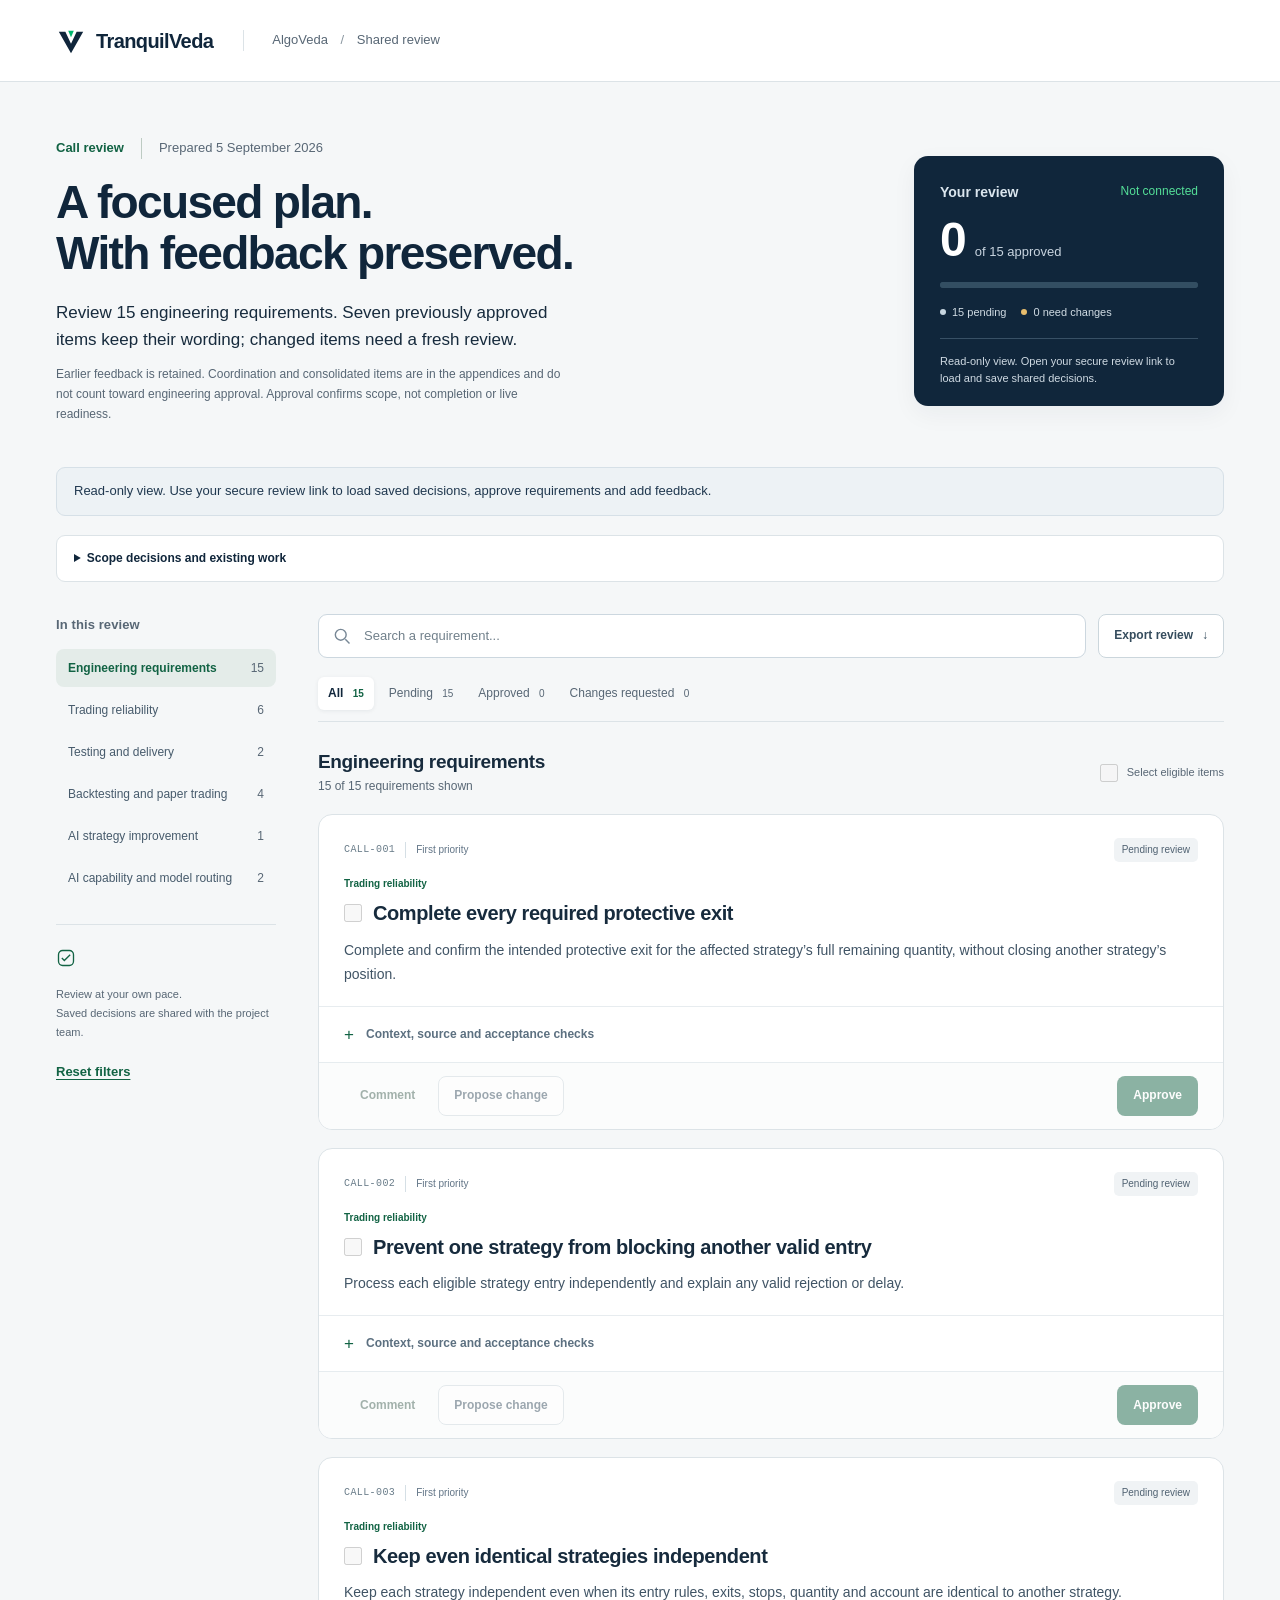
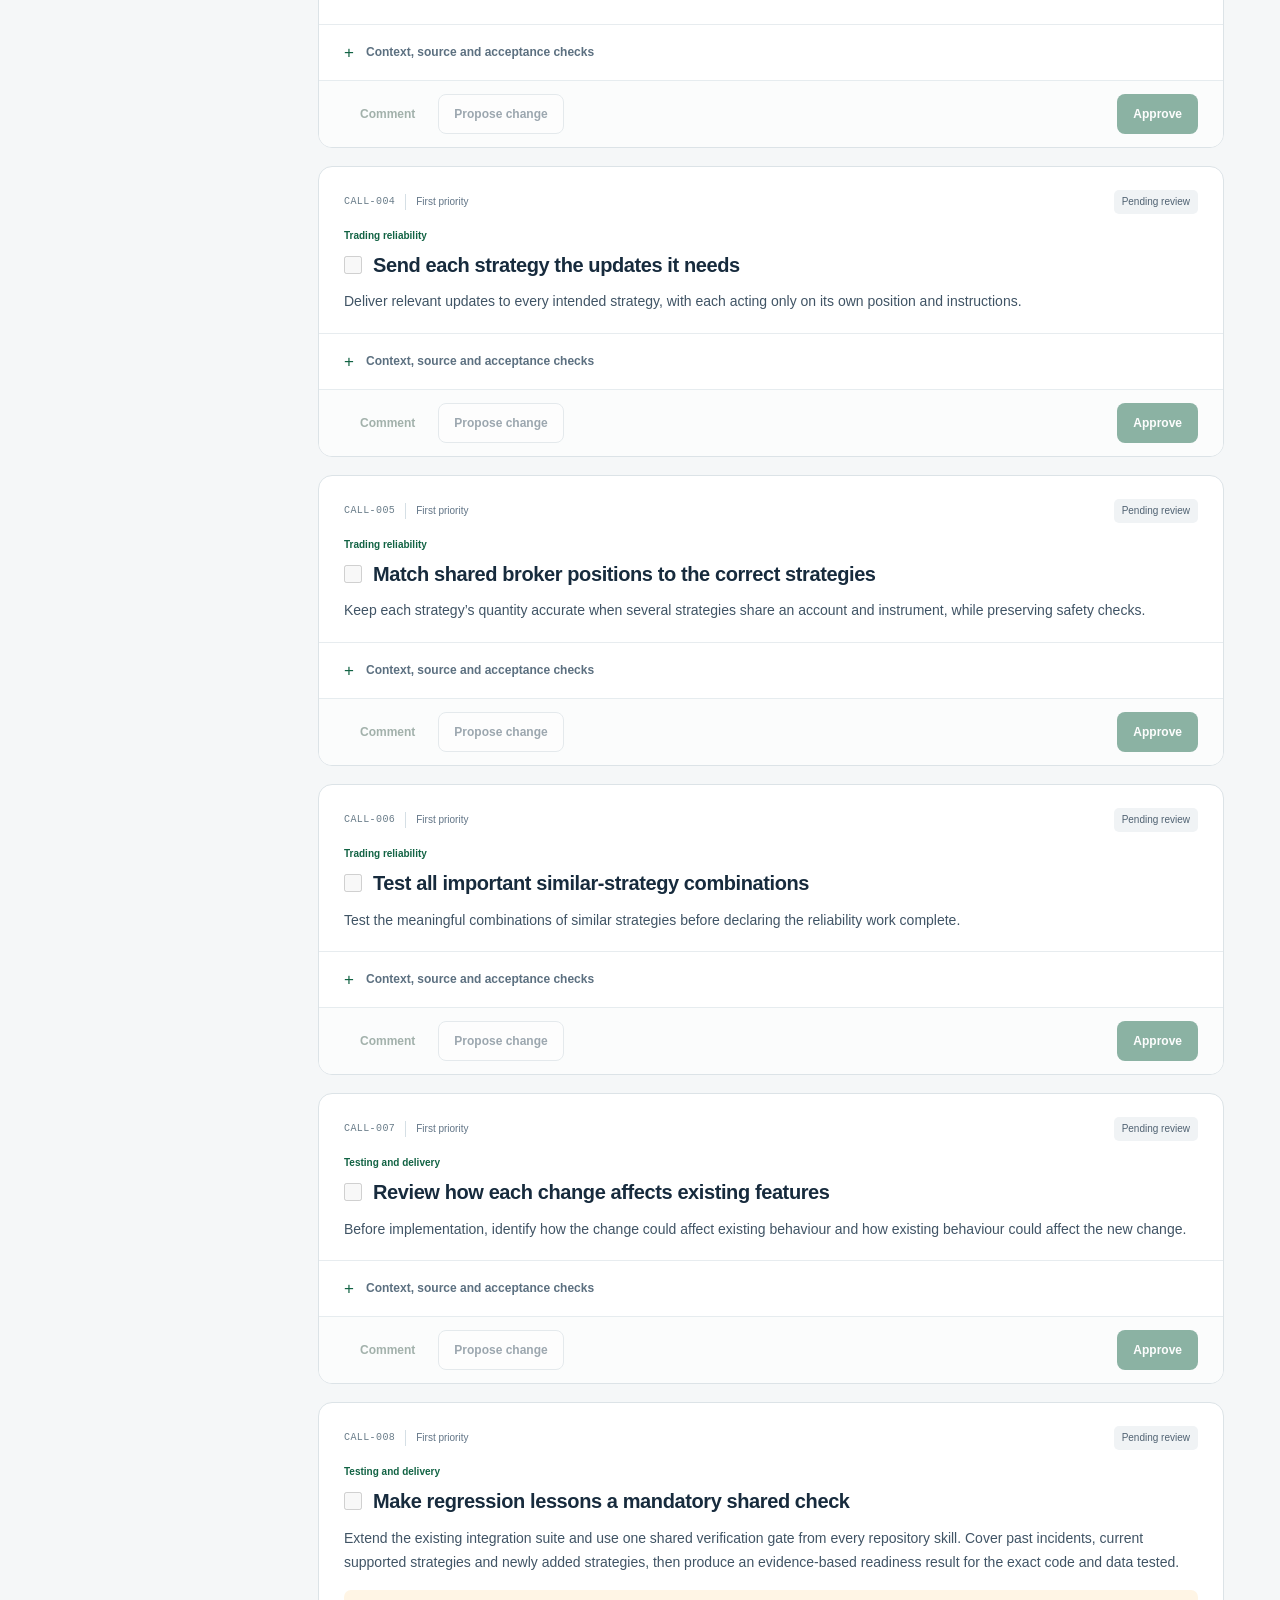
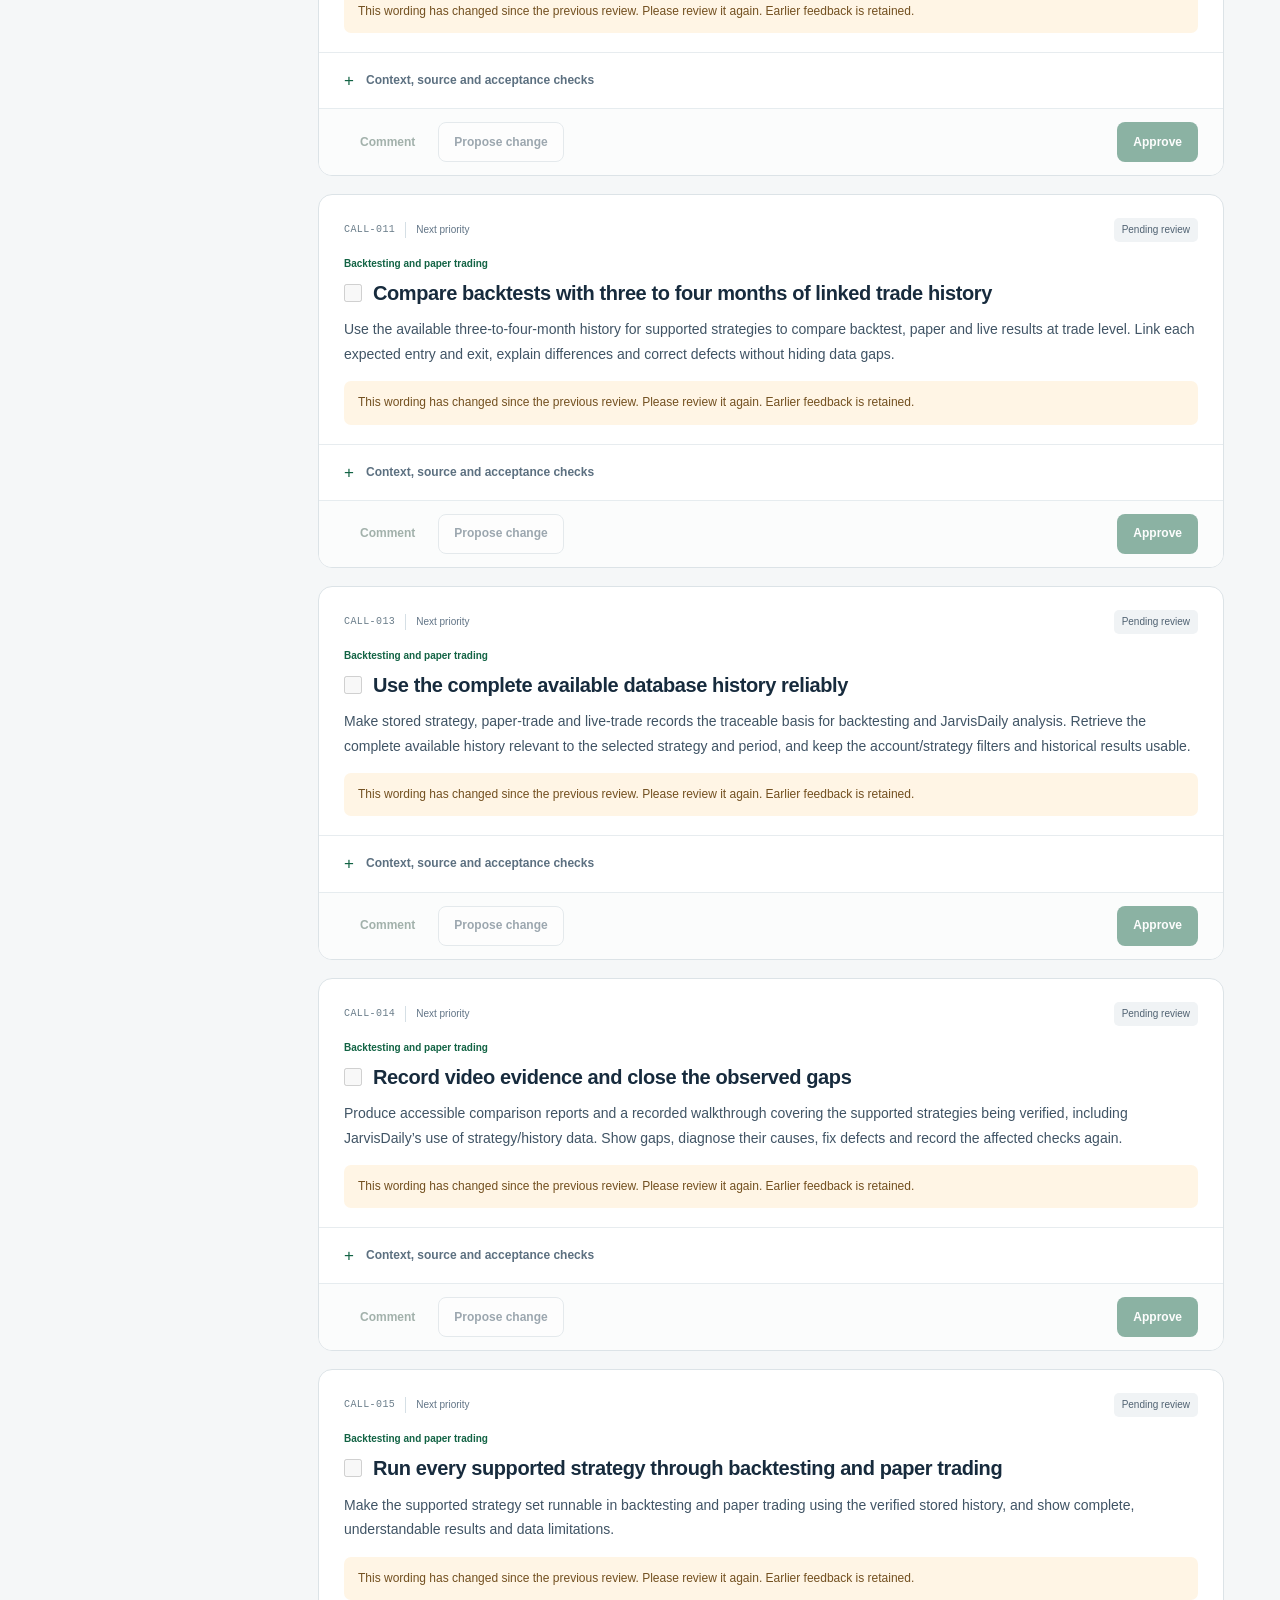
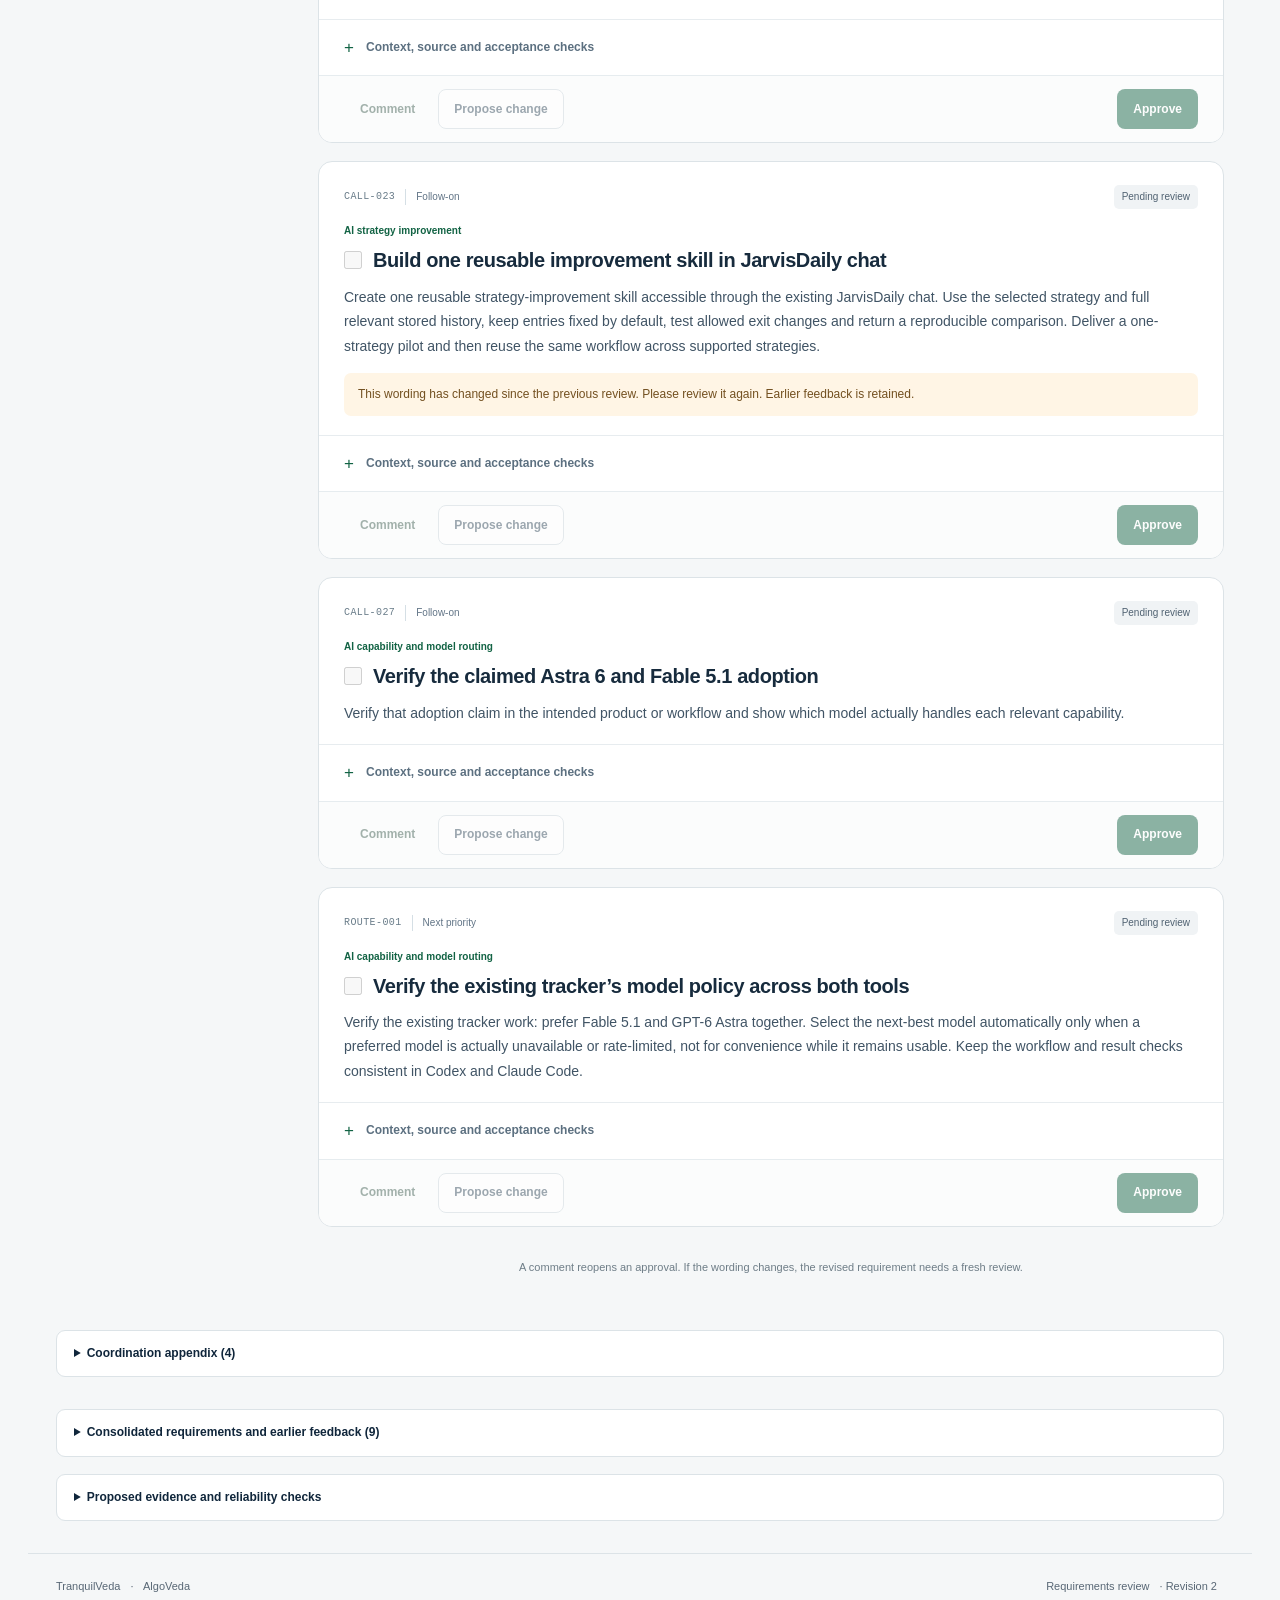
==== commit e563c8e6: "Consolidate reviewed requirements and preserve archived feedback" ====
--- a/call-review-2026-09-05/index.html
+++ b/call-review-2026-09-05/index.html
@@ -24,9 +24,9 @@
     <section class="intro" aria-labelledby="page-title">
       <div class="intro-copy">
         <p class="eyebrow">Call review <span class="date-label">Prepared 5 September 2026</span></p>
-        <h1 id="page-title">From our call<br>to a shared plan.</h1>
-        <p class="intro-text">Review each requirement. Approve the wording, or tell us what should change.</p>
-        <p class="scope-note">Approval confirms the proposed work. It does not confirm completion or authorise deployment or live trading.</p>
+        <h1 id="page-title">A focused plan.<br>With feedback preserved.</h1>
+        <p class="intro-text">Review 15 engineering requirements. Seven previously approved items keep their wording; changed items need a fresh review.</p>
+        <p class="scope-note">Earlier feedback is retained. Coordination and consolidated items are in the appendices and do not count toward engineering approval. Approval confirms scope, not completion or live readiness.</p>
       </div>
       <div class="progress-card" aria-labelledby="progress-title">
         <div class="progress-top"><h2 id="progress-title">Your review</h2><span id="progress-percent">0%</span></div>
@@ -52,7 +52,7 @@
         <section class="toolbar" aria-label="Find requirements">
           <label class="search-field"><svg width="20" height="20" viewBox="0 0 24 24" fill="none" stroke="currentColor" stroke-width="1.7" aria-hidden="true"><circle cx="10.5" cy="10.5" r="6.5"/><path d="m16 16 5 5"/></svg><span class="sr-only">Search requirements</span><input id="search" type="search" placeholder="Search a requirement..." autocomplete="off"></label>
           <label class="mobile-category"><span class="sr-only">Category</span><select id="category-select"><option value="all">All categories</option></select></label>
-          <details class="export-menu"><summary class="button secondary">Export review <span aria-hidden="true">↓</span></summary><div class="export-options"><p>Saved approvals and feedback only.</p><button id="export-markdown">Download readable summary (.md)</button><button id="export-json">Download review data (.json)</button></div></details>
+          <details class="export-menu"><summary class="button secondary">Export review <span aria-hidden="true">↓</span></summary><div class="export-options"><p>Saved review, original wording and full history.</p><button id="export-markdown">Download readable summary (.md)</button><button id="export-json">Download review data (.json)</button></div></details>
         </section>
         <div class="status-tabs" role="group" aria-label="Filter by review status">
           <button data-status="all" class="status-tab active" aria-pressed="true">All <span id="count-all">0</span></button>
@@ -60,12 +60,14 @@
           <button data-status="approved" class="status-tab" aria-pressed="false">Approved <span id="count-approved">0</span></button>
           <button data-status="changes_requested" class="status-tab" aria-pressed="false">Changes requested <span id="count-changes">0</span></button>
         </div>
-        <div class="list-heading"><div><h2 id="list-title">All requirements</h2><p id="result-count"></p></div><label class="select-visible"><input id="select-visible" type="checkbox">Select eligible items</label></div>
+        <div class="list-heading"><div><h2 id="list-title">Engineering requirements</h2><p id="result-count"></p></div><label class="select-visible"><input id="select-visible" type="checkbox">Select eligible items</label></div>
         <div id="requirements" class="requirements" tabindex="-1" aria-label="Requirements"></div>
         <div id="no-results" class="empty-state" hidden><h3>No matching requirements</h3><p>Try another search, category or review status.</p><button class="text-button" id="no-results-reset">Clear filters</button></div>
         <p class="review-end">A comment reopens an approval. If the wording changes, the revised requirement needs a fresh review.</p>
       </div>
     </div>
+    <section id="review-appendices" class="review-appendices" aria-label="Earlier requirements and feedback" hidden></section>
+    <section id="quality-mechanism" class="quality-mechanism" aria-label="Proposed verification approach and sources" hidden></section>
   </main>
 
   <div id="bulk-bar" class="bulk-bar" hidden><span><strong id="selected-count">0</strong> selected <small>Pending items without feedback or an open decision</small></span><div><button id="clear-selection" class="button secondary">Clear</button><button id="approve-selected" class="button primary">Approve selected</button></div></div>
--- a/call-review-2026-09-05/style.css
+++ b/call-review-2026-09-05/style.css
@@ -6,3 +6,6 @@
 @media(prefers-reduced-motion:reduce){*,*::before,*::after{transition:none!important;animation:none!important;scroll-behavior:auto!important}}
 @media print{body{background:white}.site-header{border:0}.header-context,#end-session,.toolbar,.status-tabs,.select-visible,.card-select,.card-actions,.review-sidebar,.notice,.bulk-bar,.toast,.review-dialog{display:none!important}.page-shell{padding:0;max-width:none}.intro{padding:12px 0 25px;grid-template-columns:1fr 240px;gap:25px}.review-layout{display:block}.requirements{gap:12px}.requirement-card{break-inside:avoid}.site-footer{padding-bottom:0}.card-details{display:none}.progress-card{-webkit-print-color-adjust:exact;print-color-adjust:exact}.list-heading{padding-top:0}}
 .document-notes{border:1px solid var(--line);border-radius:9px;background:white;margin:-15px 0 32px}.document-notes>summary{padding:13px 17px;font-size:12px;font-weight:650;color:var(--navy);cursor:pointer}.document-notes-body{padding:8px 19px 19px;display:grid;grid-template-columns:1fr 1fr;gap:22px}.document-notes-body h3{font-size:13px;margin:0 0 7px}.document-notes-body p{font-size:12px;color:var(--muted);margin:0;line-height:1.75}.document-notes-body section:last-child p+p{margin-top:8px}@media(max-width:740px){.document-notes{margin:-9px 0 23px}.document-notes-body{grid-template-columns:1fr;gap:20px}}@media print{.document-notes{display:none}}
+
+/* Revision 2: historical scope and evidence stay distinct from active approvals. */
+.review-appendices,.quality-mechanism{margin-top:24px}.appendix-group+.appendix-group{margin-top:14px}.archive-card{padding:20px 0;border-top:1px solid var(--line)}.archive-card:first-of-type{border-top:0}.archive-card h3{font-size:18px}.archive-target,.historical-status{font-size:13px;color:var(--muted)}.original-wording,.history-audit,.source-reference-list{margin:14px 0}.original-wording summary,.history-audit summary,.source-reference-list summary{font-weight:600;font-size:14px}.original-wording p,.original-wording ul{margin-top:12px}.linked-feedback{padding:18px 24px;border-top:1px solid var(--line);background:#f4f7f6}.linked-feedback summary{font-size:14px;font-weight:600}.linked-feedback>p{font-size:13px;color:var(--muted);margin-top:12px}.linked-feedback section{padding-top:12px}.history-event{border-left:2px solid var(--line);padding-left:12px;margin-top:12px;font-size:13px;overflow-wrap:anywhere}.quality-scope{font-weight:600}.quality-practice,.source-reference{padding:18px 0;border-top:1px solid var(--line)}.quality-practice h3{font-size:18px}.source-links{display:flex;gap:8px 18px;flex-wrap:wrap;margin-top:12px;font-size:13px}.source-links a,.source-reference>a{color:var(--green);text-decoration:underline}.source-reference li{margin:8px 0}.comment p,.source-reference,.archive-card{overflow-wrap:anywhere}@media(max-width:680px){.linked-feedback{padding:16px}.document-notes-body{padding:18px}.archive-card h3,.quality-practice h3{font-size:17px}}
